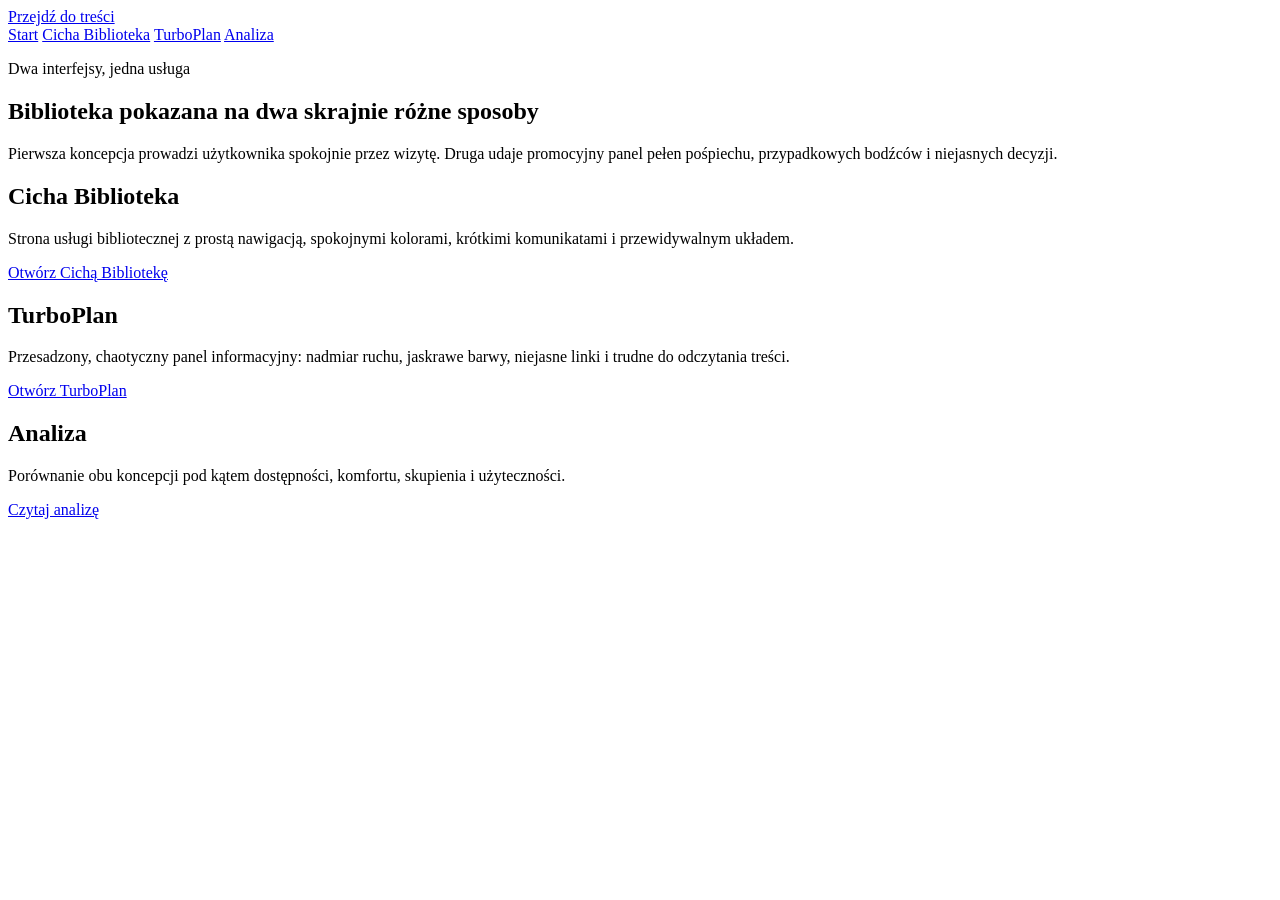
==== index.html @ 3b0802cc "Add files via upload" ====
<!doctype html>
<html lang="pl">
  <head>
    <meta charset="utf-8">
    <meta name="viewport" content="width=device-width, initial-scale=1">
    <title>Cicha Biblioteka i TurboPlan</title>
    <link rel="stylesheet" href="styles/home.css">
  </head>
  <body>
    <header class="site-header">
      <a class="skip-link" href="#main">Przejdź do treści</a>
      <nav aria-label="Główna nawigacja">
        <a href="index.html" aria-current="page">Start</a>
        <a href="friendly.html">Cicha Biblioteka</a>
        <a href="bad.html">TurboPlan</a>
        <a href="omowienie.html">Analiza</a>
      </nav>
    </header>

    <main id="main" class="layout">
      <section class="intro" aria-labelledby="title">
        <p class="eyebrow">Dwa interfejsy, jedna usługa</p>
        <h1 id="title">Biblioteka pokazana na dwa skrajnie różne sposoby</h1>
        <p>
          Pierwsza koncepcja prowadzi użytkownika spokojnie przez wizytę.
          Druga udaje promocyjny panel pełen pośpiechu, przypadkowych bodźców
          i niejasnych decyzji.
        </p>
      </section>

      <section class="cards" aria-label="Linki do części strony">
        <article>
          <h2>Cicha Biblioteka</h2>
          <p>
            Strona usługi bibliotecznej z prostą nawigacją, spokojnymi kolorami,
            krótkimi komunikatami i przewidywalnym układem.
          </p>
          <a class="button" href="friendly.html">Otwórz Cichą Bibliotekę</a>
        </article>

        <article>
          <h2>TurboPlan</h2>
          <p>
            Przesadzony, chaotyczny panel informacyjny: nadmiar ruchu, jaskrawe
            barwy, niejasne linki i trudne do odczytania treści.
          </p>
          <a class="button danger" href="bad.html">Otwórz TurboPlan</a>
        </article>

        <article>
          <h2>Analiza</h2>
          <p>
            Porównanie obu koncepcji pod kątem dostępności, komfortu,
            skupienia i użyteczności.
          </p>
          <a class="button" href="omowienie.html">Czytaj analizę</a>
        </article>
      </section>
    </main>
  </body>
</html>
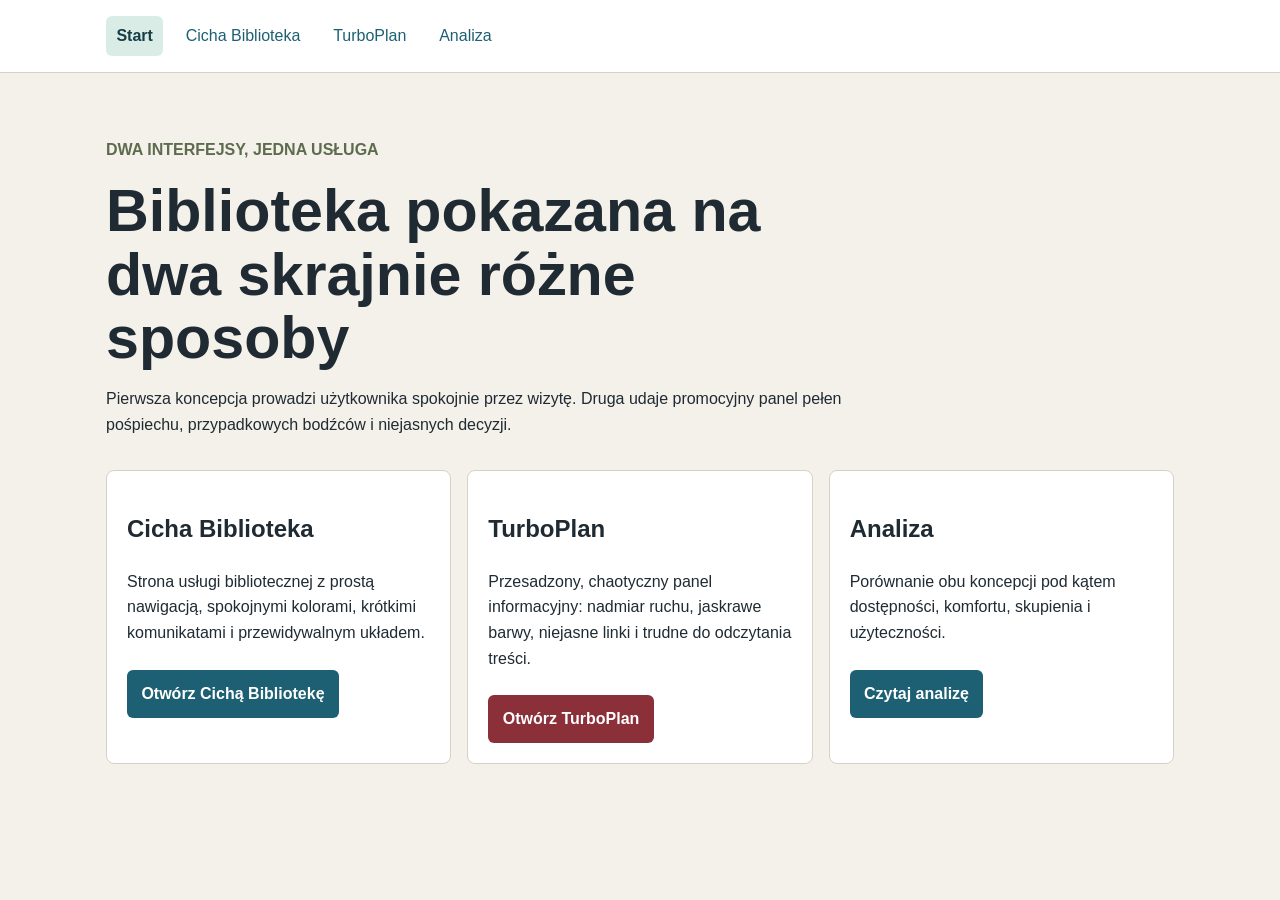
==== commit 8a9279cc: "Add files via upload" ====
--- a/index.html
+++ b/index.html
@@ -4,7 +4,7 @@
     <meta charset="utf-8">
     <meta name="viewport" content="width=device-width, initial-scale=1">
     <title>Cicha Biblioteka i TurboPlan</title>
-    <link rel="stylesheet" href="styles/home.css">
+    <link rel="stylesheet" href="home.css">
   </head>
   <body>
     <header class="site-header">
--- a/home.css
+++ b/home.css
@@ -0,0 +1,118 @@
+* {
+  box-sizing: border-box;
+}
+
+body {
+  margin: 0;
+  color: #1f2a32;
+  background: #f4f1ea;
+  font-family: Arial, Helvetica, sans-serif;
+  line-height: 1.6;
+}
+
+a {
+  color: #1d5f73;
+}
+
+a:focus-visible,
+button:focus-visible {
+  outline: 3px solid #b05a2a;
+  outline-offset: 4px;
+}
+
+.skip-link {
+  position: absolute;
+  left: 1rem;
+  top: 0.5rem;
+  transform: translateY(-150%);
+  padding: 0.5rem 0.75rem;
+  background: #ffffff;
+  border: 2px solid #1d5f73;
+}
+
+.skip-link:focus {
+  transform: translateY(0);
+}
+
+.site-header {
+  background: #ffffff;
+  border-bottom: 1px solid #d8d0c3;
+}
+
+nav {
+  display: flex;
+  flex-wrap: wrap;
+  gap: 0.75rem;
+  max-width: 1100px;
+  margin: 0 auto;
+  padding: 1rem;
+}
+
+nav a {
+  padding: 0.45rem 0.65rem;
+  border-radius: 6px;
+  text-decoration: none;
+}
+
+nav a[aria-current="page"] {
+  background: #d9ece6;
+  color: #173d45;
+  font-weight: 700;
+}
+
+.layout {
+  max-width: 1100px;
+  margin: 0 auto;
+  padding: 3rem 1rem;
+}
+
+.intro {
+  max-width: 780px;
+}
+
+.eyebrow {
+  color: #5d6b4f;
+  font-weight: 700;
+  text-transform: uppercase;
+}
+
+h1 {
+  margin: 0 0 1rem;
+  font-size: clamp(2rem, 5vw, 3.7rem);
+  line-height: 1.08;
+}
+
+.cards {
+  display: grid;
+  grid-template-columns: repeat(3, minmax(0, 1fr));
+  gap: 1rem;
+  margin-top: 2rem;
+}
+
+article {
+  background: #ffffff;
+  border: 1px solid #d8d0c3;
+  border-radius: 8px;
+  padding: 1.25rem;
+}
+
+.button {
+  display: inline-block;
+  margin-top: 0.5rem;
+  padding: 0.7rem 0.9rem;
+  border-radius: 6px;
+  color: #ffffff;
+  background: #1d5f73;
+  font-weight: 700;
+  text-decoration: none;
+}
+
+.button.danger {
+  background: #8b2f39;
+}
+
+@media (max-width: 760px) {
+  .cards {
+    grid-template-columns: 1fr;
+  }
+}
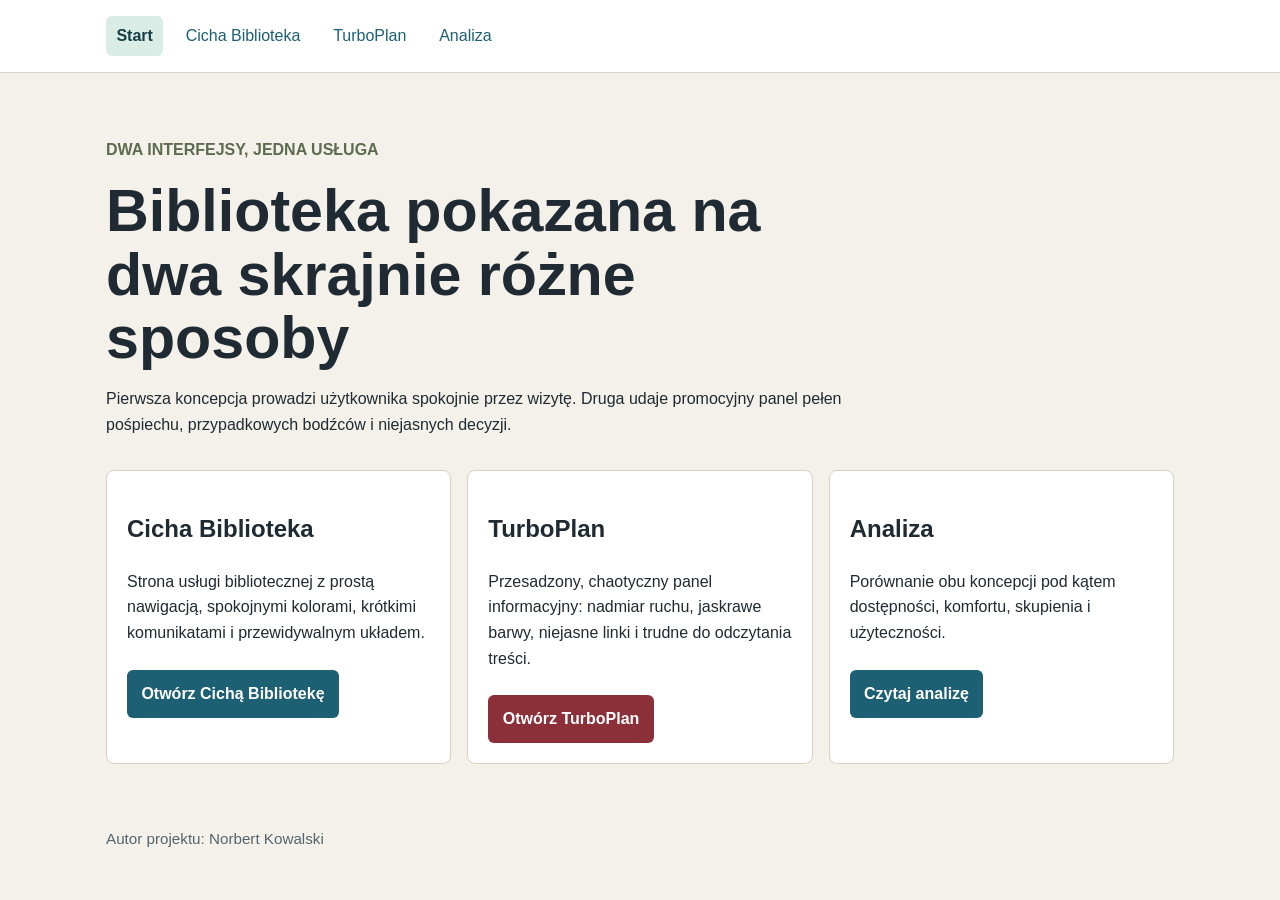
==== commit 0f729ed0: "Add files via upload" ====
--- a/index.html
+++ b/index.html
@@ -3,6 +3,7 @@
   <head>
     <meta charset="utf-8">
     <meta name="viewport" content="width=device-width, initial-scale=1">
+    <meta name="author" content="Norbert Kowalski">
     <title>Cicha Biblioteka i TurboPlan</title>
     <link rel="stylesheet" href="home.css">
   </head>
@@ -57,5 +58,9 @@
         </article>
       </section>
     </main>
+
+    <footer class="page-footer">
+      <p>Autor projektu: Norbert Kowalski</p>
+    </footer>
   </body>
 </html>
--- a/home.css
+++ b/home.css
@@ -96,6 +96,14 @@
   padding: 1.25rem;
 }
 
+.page-footer {
+  max-width: 1100px;
+  margin: 0 auto;
+  padding: 0 1rem 2rem;
+  color: #56646b;
+  font-size: 0.95rem;
+}
+
 .button {
   display: inline-block;
   margin-top: 0.5rem;
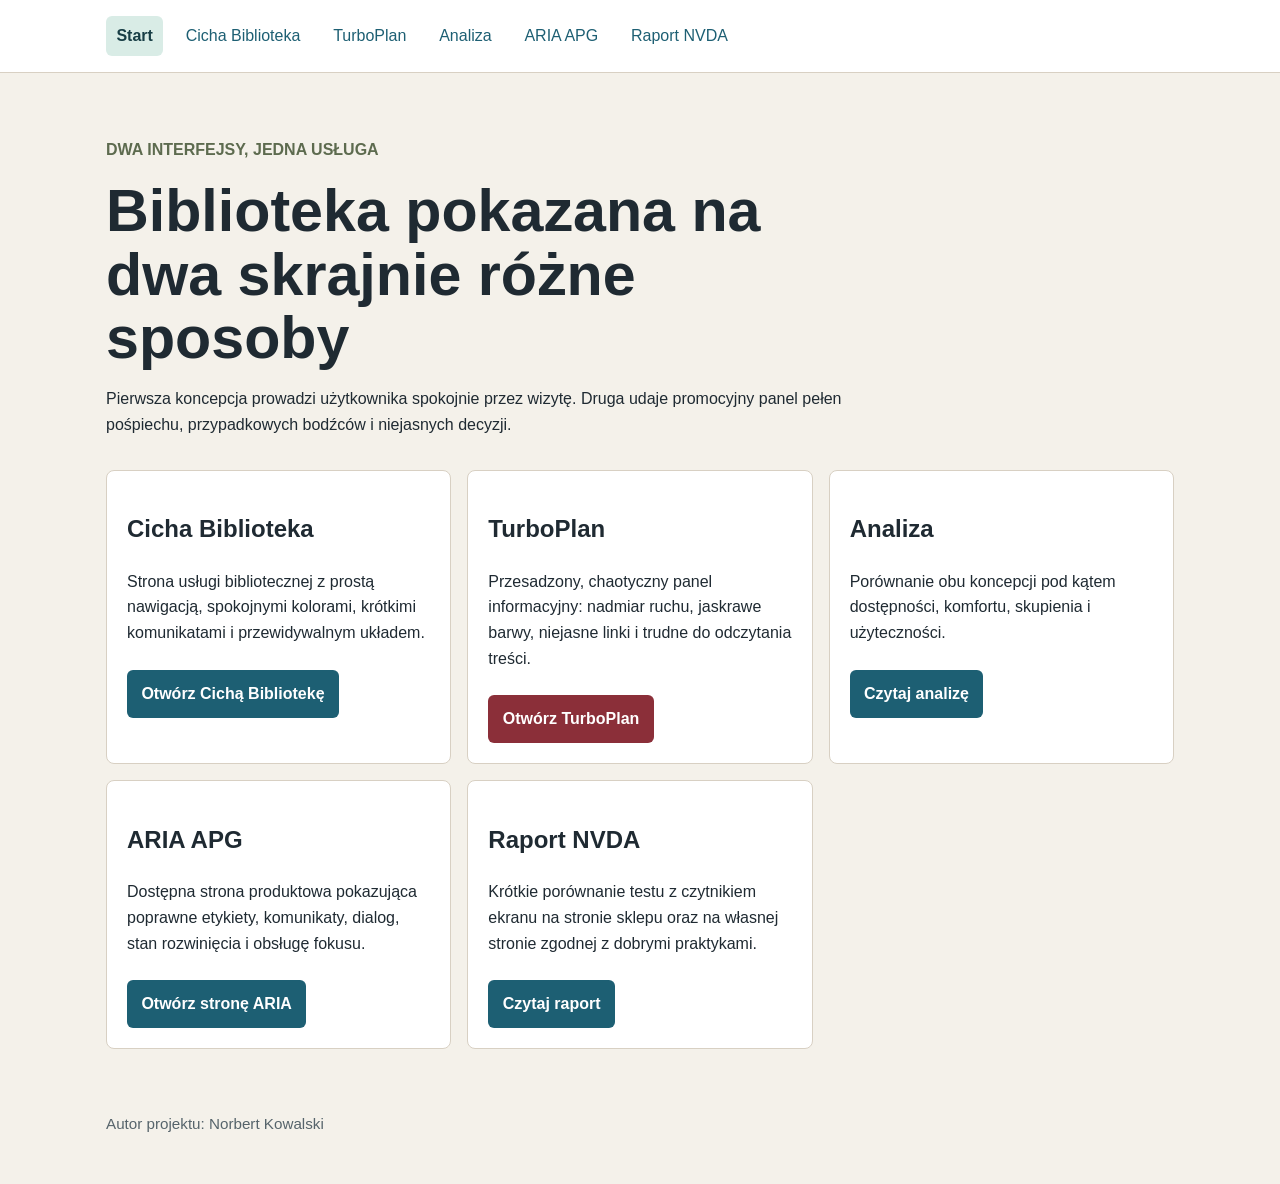
==== commit 472a1a2b: "Add files via upload" ====
--- a/index.html
+++ b/index.html
@@ -15,6 +15,8 @@
         <a href="friendly.html">Cicha Biblioteka</a>
         <a href="bad.html">TurboPlan</a>
         <a href="omowienie.html">Analiza</a>
+        <a href="aria-apg.html">ARIA APG</a>
+        <a href="raport-nvda.html">Raport NVDA</a>
       </nav>
     </header>
 
@@ -56,6 +58,24 @@
           </p>
           <a class="button" href="omowienie.html">Czytaj analizę</a>
         </article>
+
+        <article>
+          <h2>ARIA APG</h2>
+          <p>
+            Dostępna strona produktowa pokazująca poprawne etykiety, komunikaty,
+            dialog, stan rozwinięcia i obsługę fokusu.
+          </p>
+          <a class="button" href="aria-apg.html">Otwórz stronę ARIA</a>
+        </article>
+
+        <article>
+          <h2>Raport NVDA</h2>
+          <p>
+            Krótkie porównanie testu z czytnikiem ekranu na stronie sklepu oraz
+            na własnej stronie zgodnej z dobrymi praktykami.
+          </p>
+          <a class="button" href="raport-nvda.html">Czytaj raport</a>
+        </article>
       </section>
     </main>
 
--- a/home.css
+++ b/home.css
@@ -124,3 +124,13 @@
     grid-template-columns: 1fr;
   }
 }
+
+@media (prefers-reduced-motion: reduce) {
+  *,
+  *::before,
+  *::after {
+    animation: none !important;
+    scroll-behavior: auto !important;
+    transition: none !important;
+  }
+}
